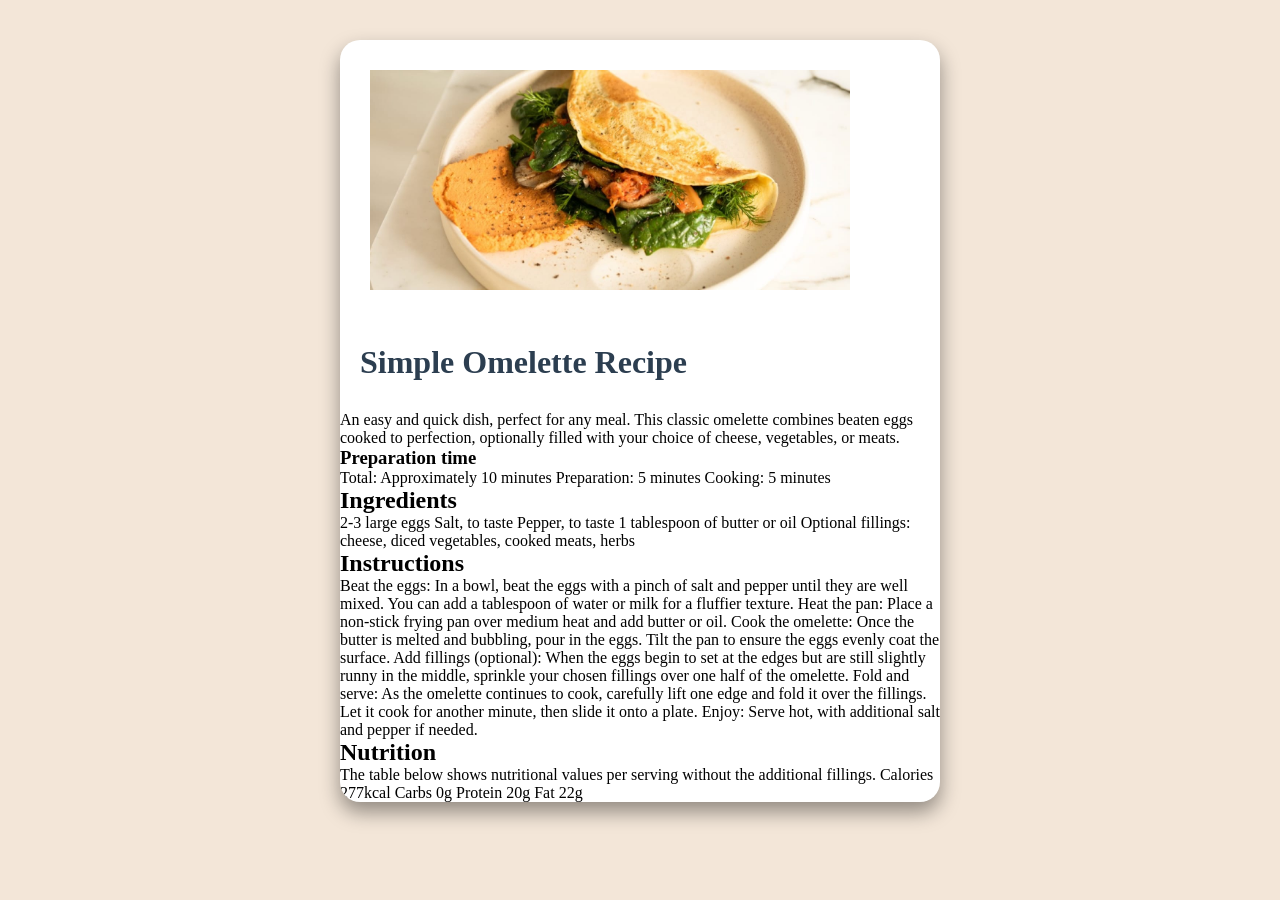
==== index.html @ dfe8c6ca "Recept2" ====
<!DOCTYPE html>
<html lang="en">
<head>
  <meta charset="UTF-8">
  <meta name="viewport" content="width=device-width, initial-scale=1.0">

  <link rel="stylesheet" href="style.css">
  
  <title>Recipe page</title>

 
</head>
<body>

    <div class="karta">
        <img src="image-omelette.jpeg">
        <h1>
            Simple Omelette Recipe
        </h1>

        <p1>
            An easy and quick dish, perfect for any meal. This classic omelette combines beaten eggs cooked 
            to perfection, optionally filled with your choice of cheese, vegetables, or meats.
        </p1>

        <h3 a>
            Preparation time
        </h3 a>

        <p2>
            Total: Approximately 10 minutes
            Preparation: 5 minutes
            Cooking: 5 minutes
        </p2>

        <h2 a>
            Ingredients
        </h2 a>

        <p3>
            2-3 large eggs
            Salt, to taste
            Pepper, to taste
            1 tablespoon of butter or oil
            Optional fillings: cheese, diced vegetables, cooked meats, herbs
        </p3>

        <h2 b>
            Instructions
        </h2 b>

        <p4>
            Beat the eggs: In a bowl, beat the eggs with a pinch of salt and pepper until they are well mixed. 
            You can add a tablespoon of water or milk for a fluffier texture.

            Heat the pan: Place a non-stick frying pan over medium heat and add butter or oil.

            Cook the omelette: Once the butter is melted and bubbling, pour in the eggs. Tilt the pan to ensure 
            the eggs evenly coat the surface.

            Add fillings (optional): When the eggs begin to set at the edges but are still slightly runny in the 
            middle, sprinkle your chosen fillings over one half of the omelette.

            Fold and serve: As the omelette continues to cook, carefully lift one edge and fold it over the 
            fillings. Let it cook for another minute, then slide it onto a plate.

            Enjoy: Serve hot, with additional salt and pepper if needed.
        </p4>

        <h2 c>
            Nutrition
        </h2 c>

        <p5>
            The table below shows nutritional values per serving without the additional fillings.
        </p5>

        Calories
        277kcal

        Carbs
        0g

        Protein
        20g

        Fat
        22g
    </div>
  

</body>
</html>
---- style.css ----
*{
    margin: 0;
    padding: 0;
    box-sizing: border-box;
}

body {
    background-color:hsl(30, 54%, 90%);
    color: black;
    padding: 40px;

    display: flex;
    flex-direction: column;
    align-items: center;
    justify-content: center;
}
.karta {
    width: 50%;
    height: fit-content;
    background-color: white;
    border: 15px black;
    border-radius: 20px;
    overflow: hidden;
    box-shadow: 0 10px 20px rgb(0, 0, 0, 0.4);
}

.karta img {
    width: 90%;
    height: fit-content;
    padding: 5%;
    border-radius: 28px;
    
}

.karta h1 {
    padding: 20px;
    margin-bottom: 10px;
    color: #2c3e50;
    text-decoration: none;
    font-weight: 600;
    font-size: 200%;
}

.karta p {
    padding-left: 20px;
    padding-right: 20px;
    margin-bottom: 25px;
    color: #555;
    text-decoration: none;
    font-weight: 5;
    font-size: 110%;
}
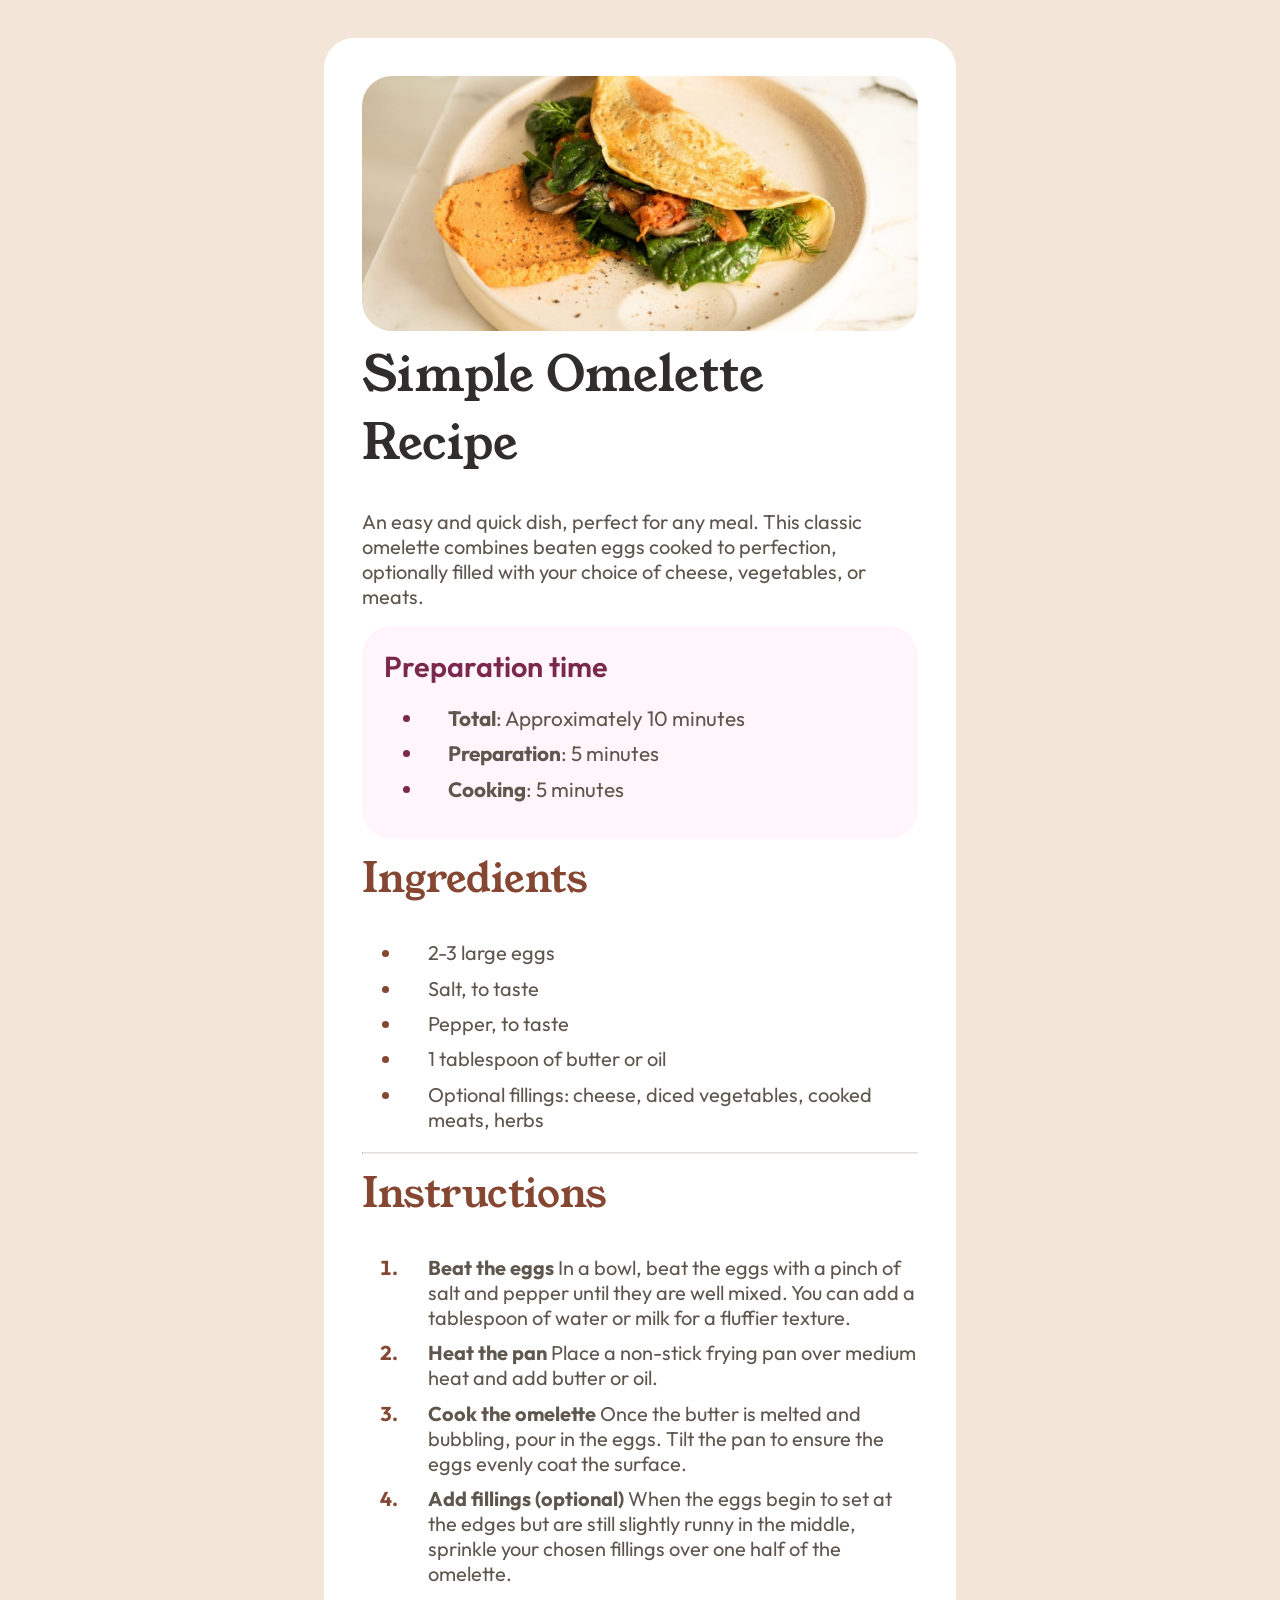
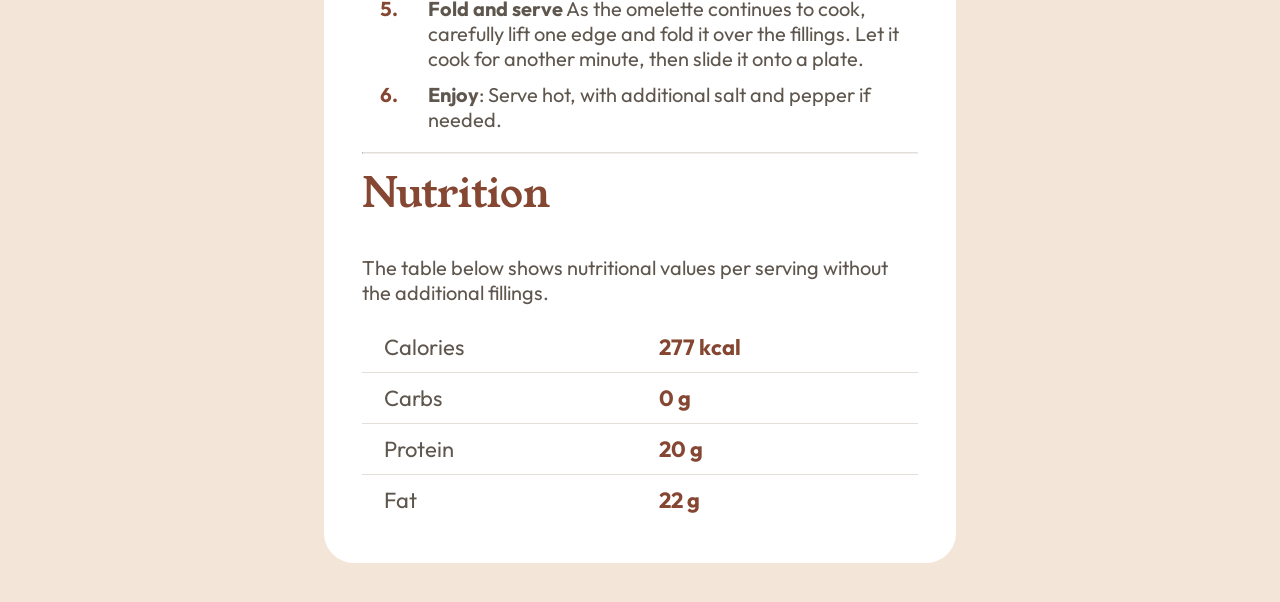
==== commit 66633d40: "nevim" ====
--- a/index.html
+++ b/index.html
@@ -1,93 +1,66 @@
 <!DOCTYPE html>
 <html lang="en">
 <head>
-  <meta charset="UTF-8">
-  <meta name="viewport" content="width=device-width, initial-scale=1.0">
-
-  <link rel="stylesheet" href="style.css">
-  
-  <title>Recipe page</title>
-
- 
+    <meta charset="UTF-8">
+    <meta name="viewport" content="width=device-width, initial-scale=1.0">
+    <title>Recept</title>
+    <link href="style (1).css" rel="stylesheet">
+    <link rel="preconnect" href="https://fonts.googleapis.com">
+    <link rel="preconnect" href="https://fonts.gstatic.com" crossorigin>
+    <link href="https://fonts.googleapis.com/css2?family=Outfit:wght@100..900&family=Young+Serif&display=swap" rel="stylesheet">
 </head>
 <body>
+    <div class="center">
+        <img src="image-omelette.jpeg">
+        <h1>Simple Omelette Recipe</h1>
+        An easy and quick dish, perfect for any meal. This classic omelette combines beaten eggs cooked 
+        to perfection, optionally filled with your choice of cheese, vegetables, or meats.
+        <div class="purple">
+            <h1>Preparation time</h1>
 
-    <div class="karta">
-        <img src="image-omelette.jpeg">
-        <h1>
-            Simple Omelette Recipe
-        </h1>
+            <ul>
+                <li><b>Total</b>: Approximately 10 minutes</li>
+                <li><b>Preparation</b>: 5 minutes</li>
+                <li><b>Cooking</b>: 5 minutes</li>
+            </ul>
+        </div>
+        <h2>Ingredients</h2>
+        <ul>
+            <li>2-3 large eggs</li>
+            <li>Salt, to taste</li>
+            <li>Pepper, to taste</li>
+            <li>1 tablespoon of butter or oil</li>
+            <li>Optional fillings: cheese, diced vegetables, cooked meats, herbs</li>
+        </ul>
+        <hr>
+        <h2>Instructions</h2>
+        <ol>
+            <li><b>Beat the eggs</b> In a bowl, beat the eggs with a pinch of salt and pepper until they are well mixed. 
+            You can add a tablespoon of water or milk for a fluffier texture.</li>
 
-        <p1>
-            An easy and quick dish, perfect for any meal. This classic omelette combines beaten eggs cooked 
-            to perfection, optionally filled with your choice of cheese, vegetables, or meats.
-        </p1>
+            <li><b>Heat the pan</b> Place a non-stick frying pan over medium heat and add butter or oil.</li>
 
-        <h3 a>
-            Preparation time
-        </h3 a>
+            <li><b>Cook the omelette</b> Once the butter is melted and bubbling, pour in the eggs. Tilt the pan to ensure 
+            the eggs evenly coat the surface.</li>
 
-        <p2>
-            Total: Approximately 10 minutes
-            Preparation: 5 minutes
-            Cooking: 5 minutes
-        </p2>
+            <li><b>Add fillings (optional)</b> When the eggs begin to set at the edges but are still slightly runny in the 
+            middle, sprinkle your chosen fillings over one half of the omelette.</li>
 
-        <h2 a>
-            Ingredients
-        </h2 a>
+            <li><b>Fold and serve</b> As the omelette continues to cook, carefully lift one edge and fold it over the 
+            fillings. Let it cook for another minute, then slide it onto a plate.</li>
 
-        <p3>
-            2-3 large eggs
-            Salt, to taste
-            Pepper, to taste
-            1 tablespoon of butter or oil
-            Optional fillings: cheese, diced vegetables, cooked meats, herbs
-        </p3>
+            <li><b>Enjoy</b>: Serve hot, with additional salt and pepper if needed.</li>
+        </ol>
+        <hr>
+        <h2>Nutrition</h2>
+        The table below shows nutritional values per serving without the additional fillings.
+        <table>
+            <tr><td>Calories</td><td class="right">277 kcal</td></tr>
+            <tr><td>Carbs</td><td class="right">0 g</td></tr>
+            <tr><td>Protein</td><td class="right">20 g</td></tr>
+            <tr class="t_last"><td>Fat</td><td class="right">22 g</td></tr>
+        </table>
 
-        <h2 b>
-            Instructions
-        </h2 b>
-
-        <p4>
-            Beat the eggs: In a bowl, beat the eggs with a pinch of salt and pepper until they are well mixed. 
-            You can add a tablespoon of water or milk for a fluffier texture.
-
-            Heat the pan: Place a non-stick frying pan over medium heat and add butter or oil.
-
-            Cook the omelette: Once the butter is melted and bubbling, pour in the eggs. Tilt the pan to ensure 
-            the eggs evenly coat the surface.
-
-            Add fillings (optional): When the eggs begin to set at the edges but are still slightly runny in the 
-            middle, sprinkle your chosen fillings over one half of the omelette.
-
-            Fold and serve: As the omelette continues to cook, carefully lift one edge and fold it over the 
-            fillings. Let it cook for another minute, then slide it onto a plate.
-
-            Enjoy: Serve hot, with additional salt and pepper if needed.
-        </p4>
-
-        <h2 c>
-            Nutrition
-        </h2 c>
-
-        <p5>
-            The table below shows nutritional values per serving without the additional fillings.
-        </p5>
-
-        Calories
-        277kcal
-
-        Carbs
-        0g
-
-        Protein
-        20g
-
-        Fat
-        22g
     </div>
-  
-
 </body>
 </html>
--- a/style (1).css
+++ b/style (1).css
@@ -0,0 +1,100 @@
+* {
+    box-sizing: border-box;
+}
+
+body {
+    background-color: hsl(30, 54%, 90%);
+}
+
+div.center {
+    width: 50%;
+    background-color: hsl(0, 0%, 100%);
+    border-radius: 30px;
+    margin: 3vw;
+    margin-left: 25%;
+    padding: 3%;
+    font-size: 20px;
+
+    font-family: "Outfit", sans-serif;
+    font-optical-sizing: auto;
+    font-weight: 400;
+    color: hsl(30, 10%, 34%);
+}
+.purple {
+    background-color: hsl(330, 100%, 98%);
+    border-radius: 30px;
+    width: 100%;
+    padding: 3%;
+    padding-left: 4%;
+    margin-top: 3%;
+    font-size: 1.3rem;
+}
+.purple h1 {
+    color: hsl(332, 51%, 32%);
+    font-family: "Outfit", sans-serif;
+    font-optical-sizing: auto;
+    font-weight: 600;
+    font-size: 1.8rem;
+}
+ul {
+    list-style-type: disc;
+    list-style-position: outside;
+}
+.purple li::marker {
+  color: hsl(332, 51%, 32%);
+}
+li::marker {
+  color: hsl(14, 45%, 36%);
+  font-weight: 700;
+}
+li {
+  padding-left: 5%;
+  margin-top: 2%;
+}
+
+
+.center img {
+    width: 100%;
+    height: auto;
+    border-radius: 30px;
+    margin: 0%;
+}
+
+h1 {
+    font-family: "Young Serif", serif;
+    font-weight: 400;
+    margin-top: 1%;
+    font-size: 3rem;
+    color: hsl(24, 5%, 18%);
+}
+
+h2 {
+    color: hsl(14, 45%, 36%);
+    font-family: "Young Serif", serif;
+    font-weight: 400;
+    margin-top: 2%;
+    font-size: 2.5rem;
+}
+
+hr {
+    border-top: 1px solid hsl(30, 18%, 87%);
+}
+
+.center table {
+    width: 100%;
+    margin-top: 3%;
+    border-collapse: collapse;
+}
+.center td {
+    padding: 2%;
+    padding-left: 4%;
+    font-size: 22px;
+    border-bottom: 1px solid hsl(30, 18%, 87%);
+}
+.t_last td {
+    border-bottom: none;
+}
+.center td.right {
+    color: hsl(14, 45%, 36%);
+    font-weight: 700;
+}
